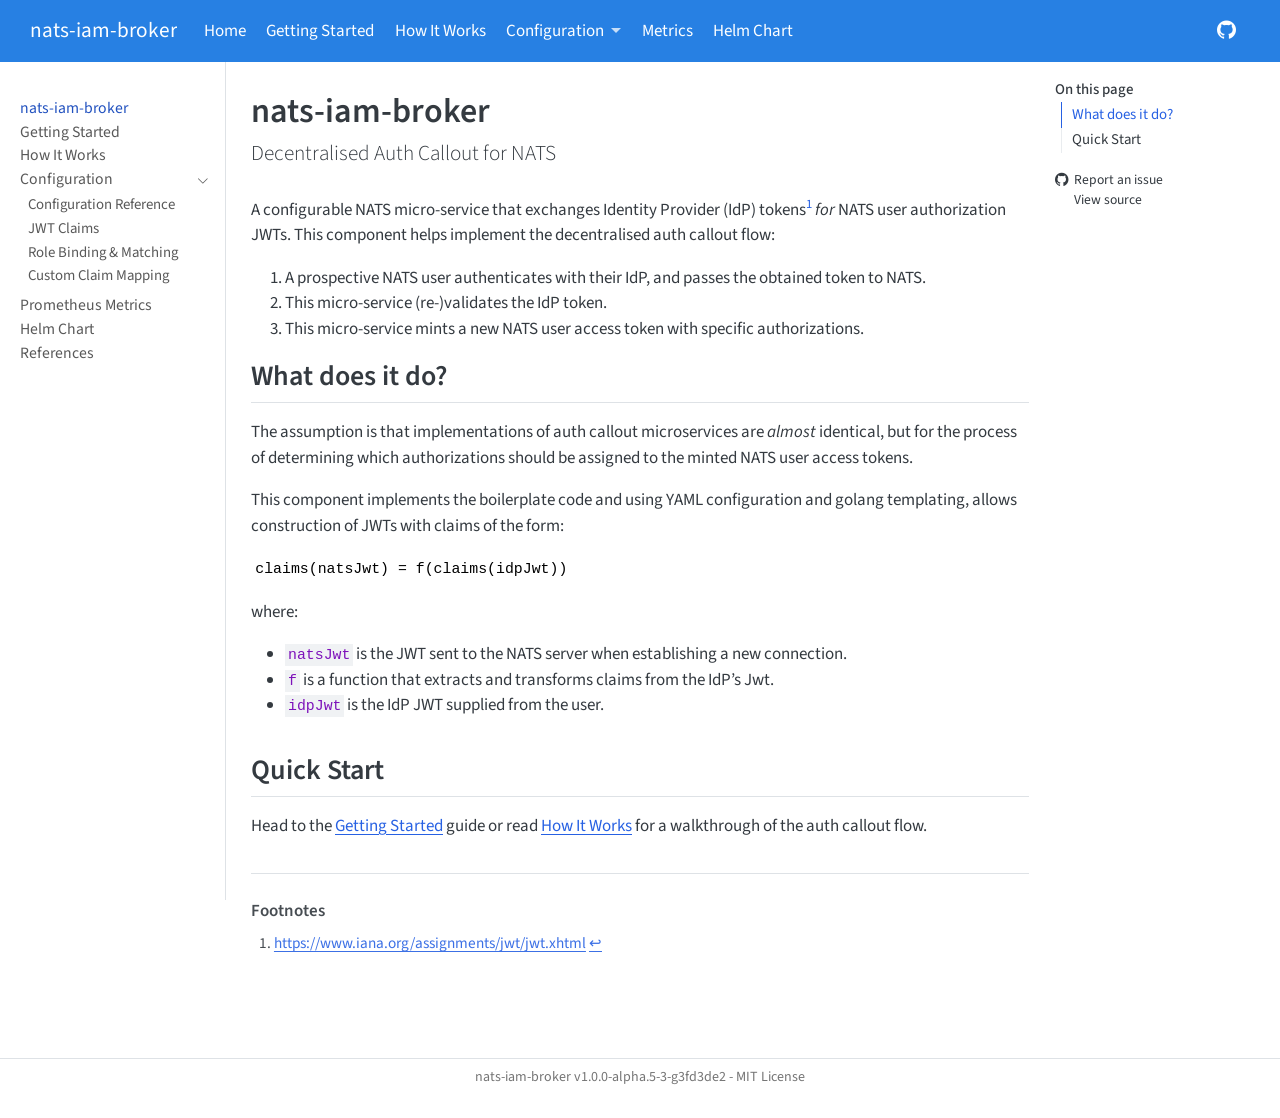
==== index.html @ 00e57e37 "Built site for gh-pages" ====
<!DOCTYPE html>
<html xmlns="http://www.w3.org/1999/xhtml" lang="en" xml:lang="en"><head>

<meta charset="utf-8">
<meta name="generator" content="quarto-1.8.27">

<meta name="viewport" content="width=device-width, initial-scale=1.0, user-scalable=yes">


<title>nats-iam-broker</title>
<style>
code{white-space: pre-wrap;}
span.smallcaps{font-variant: small-caps;}
div.columns{display: flex; gap: min(4vw, 1.5em);}
div.column{flex: auto; overflow-x: auto;}
div.hanging-indent{margin-left: 1.5em; text-indent: -1.5em;}
ul.task-list{list-style: none;}
ul.task-list li input[type="checkbox"] {
  width: 0.8em;
  margin: 0 0.8em 0.2em -1em; /* quarto-specific, see https://github.com/quarto-dev/quarto-cli/issues/4556 */ 
  vertical-align: middle;
}
</style>


<script src="site_libs/quarto-nav/quarto-nav.js"></script>
<script src="site_libs/quarto-nav/headroom.min.js"></script>
<script src="site_libs/clipboard/clipboard.min.js"></script>
<script src="site_libs/quarto-search/autocomplete.umd.js"></script>
<script src="site_libs/quarto-search/fuse.min.js"></script>
<script src="site_libs/quarto-search/quarto-search.js"></script>
<meta name="quarto:offset" content="./">
<script src="site_libs/quarto-html/quarto.js" type="module"></script>
<script src="site_libs/quarto-html/tabsets/tabsets.js" type="module"></script>
<script src="site_libs/quarto-html/axe/axe-check.js" type="module"></script>
<script src="site_libs/quarto-html/popper.min.js"></script>
<script src="site_libs/quarto-html/tippy.umd.min.js"></script>
<script src="site_libs/quarto-html/anchor.min.js"></script>
<link href="site_libs/quarto-html/tippy.css" rel="stylesheet">
<link href="site_libs/quarto-html/quarto-syntax-highlighting-ed96de9b727972fe78a7b5d16c58bf87.css" rel="stylesheet" id="quarto-text-highlighting-styles">
<script src="site_libs/bootstrap/bootstrap.min.js"></script>
<link href="site_libs/bootstrap/bootstrap-icons.css" rel="stylesheet">
<link href="site_libs/bootstrap/bootstrap-3ddb717d022fdf72ec60abd82aabce17.min.css" rel="stylesheet" append-hash="true" id="quarto-bootstrap" data-mode="light">
<script id="quarto-search-options" type="application/json">{
  "location": "navbar",
  "copy-button": false,
  "collapse-after": 3,
  "panel-placement": "end",
  "type": "overlay",
  "limit": 50,
  "keyboard-shortcut": [
    "f",
    "/",
    "s"
  ],
  "show-item-context": false,
  "language": {
    "search-no-results-text": "No results",
    "search-matching-documents-text": "matching documents",
    "search-copy-link-title": "Copy link to search",
    "search-hide-matches-text": "Hide additional matches",
    "search-more-match-text": "more match in this document",
    "search-more-matches-text": "more matches in this document",
    "search-clear-button-title": "Clear",
    "search-text-placeholder": "",
    "search-detached-cancel-button-title": "Cancel",
    "search-submit-button-title": "Submit",
    "search-label": "Search"
  }
}</script>


</head>

<body class="nav-sidebar docked nav-fixed quarto-light">

<div id="quarto-search-results"></div>
  <header id="quarto-header" class="headroom fixed-top">
    <nav class="navbar navbar-expand-lg " data-bs-theme="dark">
      <div class="navbar-container container-fluid">
      <div class="navbar-brand-container mx-auto">
    <a class="navbar-brand" href="./index.html">
    <span class="navbar-title">nats-iam-broker</span>
    </a>
  </div>
            <div id="quarto-search" class="" title="Search"></div>
          <button class="navbar-toggler" type="button" data-bs-toggle="collapse" data-bs-target="#navbarCollapse" aria-controls="navbarCollapse" role="menu" aria-expanded="false" aria-label="Toggle navigation" onclick="if (window.quartoToggleHeadroom) { window.quartoToggleHeadroom(); }">
  <span class="navbar-toggler-icon"></span>
</button>
          <div class="collapse navbar-collapse" id="navbarCollapse">
            <ul class="navbar-nav navbar-nav-scroll me-auto">
  <li class="nav-item">
    <a class="nav-link active" href="./index.html" aria-current="page"> 
<span class="menu-text">Home</span></a>
  </li>  
  <li class="nav-item">
    <a class="nav-link" href="./getting-started.html"> 
<span class="menu-text">Getting Started</span></a>
  </li>  
  <li class="nav-item">
    <a class="nav-link" href="./examples.html"> 
<span class="menu-text">How It Works</span></a>
  </li>  
  <li class="nav-item dropdown ">
    <a class="nav-link dropdown-toggle" href="#" id="nav-menu-configuration" role="link" data-bs-toggle="dropdown" aria-expanded="false">
 <span class="menu-text">Configuration</span>
    </a>
    <ul class="dropdown-menu" aria-labelledby="nav-menu-configuration">    
        <li>
    <a class="dropdown-item" href="./configuration.html">
 <span class="dropdown-text">Reference</span></a>
  </li>  
        <li>
    <a class="dropdown-item" href="./claims.html">
 <span class="dropdown-text">JWT Claims</span></a>
  </li>  
        <li>
    <a class="dropdown-item" href="./role-binding.html">
 <span class="dropdown-text">Role Binding &amp; Matching</span></a>
  </li>  
        <li>
    <a class="dropdown-item" href="./custom-claims.html">
 <span class="dropdown-text">Custom Claim Mapping</span></a>
  </li>  
    </ul>
  </li>
  <li class="nav-item">
    <a class="nav-link" href="./metrics.html"> 
<span class="menu-text">Metrics</span></a>
  </li>  
  <li class="nav-item">
    <a class="nav-link" href="./helm.html"> 
<span class="menu-text">Helm Chart</span></a>
  </li>  
</ul>
            <ul class="navbar-nav navbar-nav-scroll ms-auto">
  <li class="nav-item compact">
    <a class="nav-link" href="https://github.com/jr200/nats-iam-broker"> <i class="bi bi-github" role="img">
</i> 
<span class="menu-text"></span></a>
  </li>  
</ul>
          </div> <!-- /navcollapse -->
            <div class="quarto-navbar-tools">
</div>
      </div> <!-- /container-fluid -->
    </nav>
  <nav class="quarto-secondary-nav">
    <div class="container-fluid d-flex">
      <button type="button" class="quarto-btn-toggle btn" data-bs-toggle="collapse" role="button" data-bs-target=".quarto-sidebar-collapse-item" aria-controls="quarto-sidebar" aria-expanded="false" aria-label="Toggle sidebar navigation" onclick="if (window.quartoToggleHeadroom) { window.quartoToggleHeadroom(); }">
        <i class="bi bi-layout-text-sidebar-reverse"></i>
      </button>
        <nav class="quarto-page-breadcrumbs" aria-label="breadcrumb"><ol class="breadcrumb"><li class="breadcrumb-item"><a href="./index.html">nats-iam-broker</a></li></ol></nav>
        <a class="flex-grow-1" role="navigation" data-bs-toggle="collapse" data-bs-target=".quarto-sidebar-collapse-item" aria-controls="quarto-sidebar" aria-expanded="false" aria-label="Toggle sidebar navigation" onclick="if (window.quartoToggleHeadroom) { window.quartoToggleHeadroom(); }">      
        </a>
    </div>
  </nav>
</header>
<!-- content -->
<div id="quarto-content" class="quarto-container page-columns page-rows-contents page-layout-article page-navbar">
<!-- sidebar -->
  <nav id="quarto-sidebar" class="sidebar collapse collapse-horizontal quarto-sidebar-collapse-item sidebar-navigation docked overflow-auto">
    <div class="sidebar-menu-container"> 
    <ul class="list-unstyled mt-1">
        <li class="sidebar-item">
  <div class="sidebar-item-container"> 
  <a href="./index.html" class="sidebar-item-text sidebar-link active">
 <span class="menu-text">nats-iam-broker</span></a>
  </div>
</li>
        <li class="sidebar-item">
  <div class="sidebar-item-container"> 
  <a href="./getting-started.html" class="sidebar-item-text sidebar-link">
 <span class="menu-text">Getting Started</span></a>
  </div>
</li>
        <li class="sidebar-item">
  <div class="sidebar-item-container"> 
  <a href="./examples.html" class="sidebar-item-text sidebar-link">
 <span class="menu-text">How It Works</span></a>
  </div>
</li>
        <li class="sidebar-item sidebar-item-section">
      <div class="sidebar-item-container"> 
            <a class="sidebar-item-text sidebar-link text-start" data-bs-toggle="collapse" data-bs-target="#quarto-sidebar-section-1" role="navigation" aria-expanded="true">
 <span class="menu-text">Configuration</span></a>
          <a class="sidebar-item-toggle text-start" data-bs-toggle="collapse" data-bs-target="#quarto-sidebar-section-1" role="navigation" aria-expanded="true" aria-label="Toggle section">
            <i class="bi bi-chevron-right ms-2"></i>
          </a> 
      </div>
      <ul id="quarto-sidebar-section-1" class="collapse list-unstyled sidebar-section depth1 show">  
          <li class="sidebar-item">
  <div class="sidebar-item-container"> 
  <a href="./configuration.html" class="sidebar-item-text sidebar-link">
 <span class="menu-text">Configuration Reference</span></a>
  </div>
</li>
          <li class="sidebar-item">
  <div class="sidebar-item-container"> 
  <a href="./claims.html" class="sidebar-item-text sidebar-link">
 <span class="menu-text">JWT Claims</span></a>
  </div>
</li>
          <li class="sidebar-item">
  <div class="sidebar-item-container"> 
  <a href="./role-binding.html" class="sidebar-item-text sidebar-link">
 <span class="menu-text">Role Binding &amp; Matching</span></a>
  </div>
</li>
          <li class="sidebar-item">
  <div class="sidebar-item-container"> 
  <a href="./custom-claims.html" class="sidebar-item-text sidebar-link">
 <span class="menu-text">Custom Claim Mapping</span></a>
  </div>
</li>
      </ul>
  </li>
        <li class="sidebar-item">
  <div class="sidebar-item-container"> 
  <a href="./metrics.html" class="sidebar-item-text sidebar-link">
 <span class="menu-text">Prometheus Metrics</span></a>
  </div>
</li>
        <li class="sidebar-item">
  <div class="sidebar-item-container"> 
  <a href="./helm.html" class="sidebar-item-text sidebar-link">
 <span class="menu-text">Helm Chart</span></a>
  </div>
</li>
        <li class="sidebar-item">
  <div class="sidebar-item-container"> 
  <a href="./references.html" class="sidebar-item-text sidebar-link">
 <span class="menu-text">References</span></a>
  </div>
</li>
    </ul>
    </div>
</nav>
<div id="quarto-sidebar-glass" class="quarto-sidebar-collapse-item" data-bs-toggle="collapse" data-bs-target=".quarto-sidebar-collapse-item"></div>
<!-- margin-sidebar -->
    <div id="quarto-margin-sidebar" class="sidebar margin-sidebar">
        <nav id="TOC" role="doc-toc" class="toc-active">
    <h2 id="toc-title">On this page</h2>
   
  <ul>
  <li><a href="#what-does-it-do" id="toc-what-does-it-do" class="nav-link active" data-scroll-target="#what-does-it-do">What does it do?</a></li>
  <li><a href="#quick-start" id="toc-quick-start" class="nav-link" data-scroll-target="#quick-start">Quick Start</a></li>
  </ul>
<div class="toc-actions"><ul><li><a href="https://github.com/jr200/nats-iam-broker/issues/new" class="toc-action"><i class="bi bi-github"></i>Report an issue</a></li><li><a href="https://github.com/jr200/nats-iam-broker/blob/main/index.qmd" class="toc-action"><i class="bi empty"></i>View source</a></li></ul></div></nav>
    </div>
<!-- main -->
<main class="content" id="quarto-document-content">

<header id="title-block-header" class="quarto-title-block default">
<div class="quarto-title">
<h1 class="title">nats-iam-broker</h1>
<p class="subtitle lead">Decentralised Auth Callout for NATS</p>
</div>



<div class="quarto-title-meta">

    
  
    
  </div>
  


</header>


<p>A configurable NATS micro-service that exchanges Identity Provider (IdP) tokens<a href="#fn1" class="footnote-ref" id="fnref1" role="doc-noteref"><sup>1</sup></a> <em>for</em> NATS user authorization JWTs. This component helps implement the decentralised auth callout flow:</p>
<ol type="1">
<li>A prospective NATS user authenticates with their IdP, and passes the obtained token to NATS.</li>
<li>This micro-service (re-)validates the IdP token.</li>
<li>This micro-service mints a new NATS user access token with specific authorizations.</li>
</ol>
<section id="what-does-it-do" class="level2">
<h2 class="anchored" data-anchor-id="what-does-it-do">What does it do?</h2>
<p>The assumption is that implementations of auth callout microservices are <em>almost</em> identical, but for the process of determining which authorizations should be assigned to the minted NATS user access tokens.</p>
<p>This component implements the boilerplate code and using YAML configuration and golang templating, allows construction of JWTs with claims of the form:</p>
<pre><code>claims(natsJwt) = f(claims(idpJwt))</code></pre>
<p>where:</p>
<ul>
<li><code>natsJwt</code> is the JWT sent to the NATS server when establishing a new connection.</li>
<li><code>f</code> is a function that extracts and transforms claims from the IdP’s Jwt.</li>
<li><code>idpJwt</code> is the IdP JWT supplied from the user.</li>
</ul>
</section>
<section id="quick-start" class="level2">
<h2 class="anchored" data-anchor-id="quick-start">Quick Start</h2>
<p>Head to the <a href="./getting-started.html">Getting Started</a> guide or read <a href="./examples.html">How It Works</a> for a walkthrough of the auth callout flow.</p>


</section>


<div id="quarto-appendix" class="default"><section id="footnotes" class="footnotes footnotes-end-of-document" role="doc-endnotes"><h2 class="anchored quarto-appendix-heading">Footnotes</h2>

<ol>
<li id="fn1"><p><a href="https://www.iana.org/assignments/jwt/jwt.xhtml" class="uri">https://www.iana.org/assignments/jwt/jwt.xhtml</a><a href="#fnref1" class="footnote-back" role="doc-backlink">↩︎</a></p></li>
</ol>
</section></div></main> <!-- /main -->
<script id="quarto-html-after-body" type="application/javascript">
  window.document.addEventListener("DOMContentLoaded", function (event) {
    const icon = "";
    const anchorJS = new window.AnchorJS();
    anchorJS.options = {
      placement: 'right',
      icon: icon
    };
    anchorJS.add('.anchored');
    const isCodeAnnotation = (el) => {
      for (const clz of el.classList) {
        if (clz.startsWith('code-annotation-')) {                     
          return true;
        }
      }
      return false;
    }
    const onCopySuccess = function(e) {
      // button target
      const button = e.trigger;
      // don't keep focus
      button.blur();
      // flash "checked"
      button.classList.add('code-copy-button-checked');
      var currentTitle = button.getAttribute("title");
      button.setAttribute("title", "Copied!");
      let tooltip;
      if (window.bootstrap) {
        button.setAttribute("data-bs-toggle", "tooltip");
        button.setAttribute("data-bs-placement", "left");
        button.setAttribute("data-bs-title", "Copied!");
        tooltip = new bootstrap.Tooltip(button, 
          { trigger: "manual", 
            customClass: "code-copy-button-tooltip",
            offset: [0, -8]});
        tooltip.show();    
      }
      setTimeout(function() {
        if (tooltip) {
          tooltip.hide();
          button.removeAttribute("data-bs-title");
          button.removeAttribute("data-bs-toggle");
          button.removeAttribute("data-bs-placement");
        }
        button.setAttribute("title", currentTitle);
        button.classList.remove('code-copy-button-checked');
      }, 1000);
      // clear code selection
      e.clearSelection();
    }
    const getTextToCopy = function(trigger) {
      const outerScaffold = trigger.parentElement.cloneNode(true);
      const codeEl = outerScaffold.querySelector('code');
      for (const childEl of codeEl.children) {
        if (isCodeAnnotation(childEl)) {
          childEl.remove();
        }
      }
      return codeEl.innerText;
    }
    const clipboard = new window.ClipboardJS('.code-copy-button:not([data-in-quarto-modal])', {
      text: getTextToCopy
    });
    clipboard.on('success', onCopySuccess);
    if (window.document.getElementById('quarto-embedded-source-code-modal')) {
      const clipboardModal = new window.ClipboardJS('.code-copy-button[data-in-quarto-modal]', {
        text: getTextToCopy,
        container: window.document.getElementById('quarto-embedded-source-code-modal')
      });
      clipboardModal.on('success', onCopySuccess);
    }
      var localhostRegex = new RegExp(/^(?:http|https):\/\/localhost\:?[0-9]*\//);
      var mailtoRegex = new RegExp(/^mailto:/);
        var filterRegex = new RegExp("https:\/\/jr200\.github\.io\/nats-iam-broker\/");
      var isInternal = (href) => {
          return filterRegex.test(href) || localhostRegex.test(href) || mailtoRegex.test(href);
      }
      // Inspect non-navigation links and adorn them if external
     var links = window.document.querySelectorAll('a[href]:not(.nav-link):not(.navbar-brand):not(.toc-action):not(.sidebar-link):not(.sidebar-item-toggle):not(.pagination-link):not(.no-external):not([aria-hidden]):not(.dropdown-item):not(.quarto-navigation-tool):not(.about-link)');
      for (var i=0; i<links.length; i++) {
        const link = links[i];
        if (!isInternal(link.href)) {
          // undo the damage that might have been done by quarto-nav.js in the case of
          // links that we want to consider external
          if (link.dataset.originalHref !== undefined) {
            link.href = link.dataset.originalHref;
          }
        }
      }
    function tippyHover(el, contentFn, onTriggerFn, onUntriggerFn) {
      const config = {
        allowHTML: true,
        maxWidth: 500,
        delay: 100,
        arrow: false,
        appendTo: function(el) {
            return el.parentElement;
        },
        interactive: true,
        interactiveBorder: 10,
        theme: 'quarto',
        placement: 'bottom-start',
      };
      if (contentFn) {
        config.content = contentFn;
      }
      if (onTriggerFn) {
        config.onTrigger = onTriggerFn;
      }
      if (onUntriggerFn) {
        config.onUntrigger = onUntriggerFn;
      }
      window.tippy(el, config); 
    }
    const noterefs = window.document.querySelectorAll('a[role="doc-noteref"]');
    for (var i=0; i<noterefs.length; i++) {
      const ref = noterefs[i];
      tippyHover(ref, function() {
        // use id or data attribute instead here
        let href = ref.getAttribute('data-footnote-href') || ref.getAttribute('href');
        try { href = new URL(href).hash; } catch {}
        const id = href.replace(/^#\/?/, "");
        const note = window.document.getElementById(id);
        if (note) {
          return note.innerHTML;
        } else {
          return "";
        }
      });
    }
    const xrefs = window.document.querySelectorAll('a.quarto-xref');
    const processXRef = (id, note) => {
      // Strip column container classes
      const stripColumnClz = (el) => {
        el.classList.remove("page-full", "page-columns");
        if (el.children) {
          for (const child of el.children) {
            stripColumnClz(child);
          }
        }
      }
      stripColumnClz(note)
      if (id === null || id.startsWith('sec-')) {
        // Special case sections, only their first couple elements
        const container = document.createElement("div");
        if (note.children && note.children.length > 2) {
          container.appendChild(note.children[0].cloneNode(true));
          for (let i = 1; i < note.children.length; i++) {
            const child = note.children[i];
            if (child.tagName === "P" && child.innerText === "") {
              continue;
            } else {
              container.appendChild(child.cloneNode(true));
              break;
            }
          }
          if (window.Quarto?.typesetMath) {
            window.Quarto.typesetMath(container);
          }
          return container.innerHTML
        } else {
          if (window.Quarto?.typesetMath) {
            window.Quarto.typesetMath(note);
          }
          return note.innerHTML;
        }
      } else {
        // Remove any anchor links if they are present
        const anchorLink = note.querySelector('a.anchorjs-link');
        if (anchorLink) {
          anchorLink.remove();
        }
        if (window.Quarto?.typesetMath) {
          window.Quarto.typesetMath(note);
        }
        if (note.classList.contains("callout")) {
          return note.outerHTML;
        } else {
          return note.innerHTML;
        }
      }
    }
    for (var i=0; i<xrefs.length; i++) {
      const xref = xrefs[i];
      tippyHover(xref, undefined, function(instance) {
        instance.disable();
        let url = xref.getAttribute('href');
        let hash = undefined; 
        if (url.startsWith('#')) {
          hash = url;
        } else {
          try { hash = new URL(url).hash; } catch {}
        }
        if (hash) {
          const id = hash.replace(/^#\/?/, "");
          const note = window.document.getElementById(id);
          if (note !== null) {
            try {
              const html = processXRef(id, note.cloneNode(true));
              instance.setContent(html);
            } finally {
              instance.enable();
              instance.show();
            }
          } else {
            // See if we can fetch this
            fetch(url.split('#')[0])
            .then(res => res.text())
            .then(html => {
              const parser = new DOMParser();
              const htmlDoc = parser.parseFromString(html, "text/html");
              const note = htmlDoc.getElementById(id);
              if (note !== null) {
                const html = processXRef(id, note);
                instance.setContent(html);
              } 
            }).finally(() => {
              instance.enable();
              instance.show();
            });
          }
        } else {
          // See if we can fetch a full url (with no hash to target)
          // This is a special case and we should probably do some content thinning / targeting
          fetch(url)
          .then(res => res.text())
          .then(html => {
            const parser = new DOMParser();
            const htmlDoc = parser.parseFromString(html, "text/html");
            const note = htmlDoc.querySelector('main.content');
            if (note !== null) {
              // This should only happen for chapter cross references
              // (since there is no id in the URL)
              // remove the first header
              if (note.children.length > 0 && note.children[0].tagName === "HEADER") {
                note.children[0].remove();
              }
              const html = processXRef(null, note);
              instance.setContent(html);
            } 
          }).finally(() => {
            instance.enable();
            instance.show();
          });
        }
      }, function(instance) {
      });
    }
        let selectedAnnoteEl;
        const selectorForAnnotation = ( cell, annotation) => {
          let cellAttr = 'data-code-cell="' + cell + '"';
          let lineAttr = 'data-code-annotation="' +  annotation + '"';
          const selector = 'span[' + cellAttr + '][' + lineAttr + ']';
          return selector;
        }
        const selectCodeLines = (annoteEl) => {
          const doc = window.document;
          const targetCell = annoteEl.getAttribute("data-target-cell");
          const targetAnnotation = annoteEl.getAttribute("data-target-annotation");
          const annoteSpan = window.document.querySelector(selectorForAnnotation(targetCell, targetAnnotation));
          const lines = annoteSpan.getAttribute("data-code-lines").split(",");
          const lineIds = lines.map((line) => {
            return targetCell + "-" + line;
          })
          let top = null;
          let height = null;
          let parent = null;
          if (lineIds.length > 0) {
              //compute the position of the single el (top and bottom and make a div)
              const el = window.document.getElementById(lineIds[0]);
              top = el.offsetTop;
              height = el.offsetHeight;
              parent = el.parentElement.parentElement;
            if (lineIds.length > 1) {
              const lastEl = window.document.getElementById(lineIds[lineIds.length - 1]);
              const bottom = lastEl.offsetTop + lastEl.offsetHeight;
              height = bottom - top;
            }
            if (top !== null && height !== null && parent !== null) {
              // cook up a div (if necessary) and position it 
              let div = window.document.getElementById("code-annotation-line-highlight");
              if (div === null) {
                div = window.document.createElement("div");
                div.setAttribute("id", "code-annotation-line-highlight");
                div.style.position = 'absolute';
                parent.appendChild(div);
              }
              div.style.top = top - 2 + "px";
              div.style.height = height + 4 + "px";
              div.style.left = 0;
              let gutterDiv = window.document.getElementById("code-annotation-line-highlight-gutter");
              if (gutterDiv === null) {
                gutterDiv = window.document.createElement("div");
                gutterDiv.setAttribute("id", "code-annotation-line-highlight-gutter");
                gutterDiv.style.position = 'absolute';
                const codeCell = window.document.getElementById(targetCell);
                const gutter = codeCell.querySelector('.code-annotation-gutter');
                gutter.appendChild(gutterDiv);
              }
              gutterDiv.style.top = top - 2 + "px";
              gutterDiv.style.height = height + 4 + "px";
            }
            selectedAnnoteEl = annoteEl;
          }
        };
        const unselectCodeLines = () => {
          const elementsIds = ["code-annotation-line-highlight", "code-annotation-line-highlight-gutter"];
          elementsIds.forEach((elId) => {
            const div = window.document.getElementById(elId);
            if (div) {
              div.remove();
            }
          });
          selectedAnnoteEl = undefined;
        };
          // Handle positioning of the toggle
      window.addEventListener(
        "resize",
        throttle(() => {
          elRect = undefined;
          if (selectedAnnoteEl) {
            selectCodeLines(selectedAnnoteEl);
          }
        }, 10)
      );
      function throttle(fn, ms) {
      let throttle = false;
      let timer;
        return (...args) => {
          if(!throttle) { // first call gets through
              fn.apply(this, args);
              throttle = true;
          } else { // all the others get throttled
              if(timer) clearTimeout(timer); // cancel #2
              timer = setTimeout(() => {
                fn.apply(this, args);
                timer = throttle = false;
              }, ms);
          }
        };
      }
        // Attach click handler to the DT
        const annoteDls = window.document.querySelectorAll('dt[data-target-cell]');
        for (const annoteDlNode of annoteDls) {
          annoteDlNode.addEventListener('click', (event) => {
            const clickedEl = event.target;
            if (clickedEl !== selectedAnnoteEl) {
              unselectCodeLines();
              const activeEl = window.document.querySelector('dt[data-target-cell].code-annotation-active');
              if (activeEl) {
                activeEl.classList.remove('code-annotation-active');
              }
              selectCodeLines(clickedEl);
              clickedEl.classList.add('code-annotation-active');
            } else {
              // Unselect the line
              unselectCodeLines();
              clickedEl.classList.remove('code-annotation-active');
            }
          });
        }
    const findCites = (el) => {
      const parentEl = el.parentElement;
      if (parentEl) {
        const cites = parentEl.dataset.cites;
        if (cites) {
          return {
            el,
            cites: cites.split(' ')
          };
        } else {
          return findCites(el.parentElement)
        }
      } else {
        return undefined;
      }
    };
    var bibliorefs = window.document.querySelectorAll('a[role="doc-biblioref"]');
    for (var i=0; i<bibliorefs.length; i++) {
      const ref = bibliorefs[i];
      const citeInfo = findCites(ref);
      if (citeInfo) {
        tippyHover(citeInfo.el, function() {
          var popup = window.document.createElement('div');
          citeInfo.cites.forEach(function(cite) {
            var citeDiv = window.document.createElement('div');
            citeDiv.classList.add('hanging-indent');
            citeDiv.classList.add('csl-entry');
            var biblioDiv = window.document.getElementById('ref-' + cite);
            if (biblioDiv) {
              citeDiv.innerHTML = biblioDiv.innerHTML;
            }
            popup.appendChild(citeDiv);
          });
          return popup.innerHTML;
        });
      }
    }
  });
  </script>
</div> <!-- /content -->
<footer class="footer">
  <div class="nav-footer">
    <div class="nav-footer-left">
      &nbsp;
    </div>   
    <div class="nav-footer-center">
<p>nats-iam-broker v1.0.0-alpha.5-3-g3fd3de2 - MIT License</p>
<div class="toc-actions d-sm-block d-md-none"><ul><li><a href="https://github.com/jr200/nats-iam-broker/issues/new" class="toc-action"><i class="bi bi-github"></i>Report an issue</a></li><li><a href="https://github.com/jr200/nats-iam-broker/blob/main/index.qmd" class="toc-action"><i class="bi empty"></i>View source</a></li></ul></div></div>
    <div class="nav-footer-right">
      &nbsp;
    </div>
  </div>
</footer>




</body></html>
---- site_libs/quarto-html/tippy.css ----
.tippy-box[data-animation=fade][data-state=hidden]{opacity:0}[data-tippy-root]{max-width:calc(100vw - 10px)}.tippy-box{position:relative;background-color:#333;color:#fff;border-radius:4px;font-size:14px;line-height:1.4;white-space:normal;outline:0;transition-property:transform,visibility,opacity}.tippy-box[data-placement^=top]>.tippy-arrow{bottom:0}.tippy-box[data-placement^=top]>.tippy-arrow:before{bottom:-7px;left:0;border-width:8px 8px 0;border-top-color:initial;transform-origin:center top}.tippy-box[data-placement^=bottom]>.tippy-arrow{top:0}.tippy-box[data-placement^=bottom]>.tippy-arrow:before{top:-7px;left:0;border-width:0 8px 8px;border-bottom-color:initial;transform-origin:center bottom}.tippy-box[data-placement^=left]>.tippy-arrow{right:0}.tippy-box[data-placement^=left]>.tippy-arrow:before{border-width:8px 0 8px 8px;border-left-color:initial;right:-7px;transform-origin:center left}.tippy-box[data-placement^=right]>.tippy-arrow{left:0}.tippy-box[data-placement^=right]>.tippy-arrow:before{left:-7px;border-width:8px 8px 8px 0;border-right-color:initial;transform-origin:center right}.tippy-box[data-inertia][data-state=visible]{transition-timing-function:cubic-bezier(.54,1.5,.38,1.11)}.tippy-arrow{width:16px;height:16px;color:#333}.tippy-arrow:before{content:"";position:absolute;border-color:transparent;border-style:solid}.tippy-content{position:relative;padding:5px 9px;z-index:1}
---- site_libs/quarto-html/quarto-syntax-highlighting-ed96de9b727972fe78a7b5d16c58bf87.css ----
/* quarto syntax highlight colors */
:root {
  --quarto-hl-ot-color: #003B4F;
  --quarto-hl-at-color: #657422;
  --quarto-hl-ss-color: #20794D;
  --quarto-hl-an-color: #5E5E5E;
  --quarto-hl-fu-color: #4758AB;
  --quarto-hl-st-color: #20794D;
  --quarto-hl-cf-color: #003B4F;
  --quarto-hl-op-color: #5E5E5E;
  --quarto-hl-er-color: #AD0000;
  --quarto-hl-bn-color: #AD0000;
  --quarto-hl-al-color: #AD0000;
  --quarto-hl-va-color: #111111;
  --quarto-hl-bu-color: inherit;
  --quarto-hl-ex-color: inherit;
  --quarto-hl-pp-color: #AD0000;
  --quarto-hl-in-color: #5E5E5E;
  --quarto-hl-vs-color: #20794D;
  --quarto-hl-wa-color: #5E5E5E;
  --quarto-hl-do-color: #5E5E5E;
  --quarto-hl-im-color: #00769E;
  --quarto-hl-ch-color: #20794D;
  --quarto-hl-dt-color: #AD0000;
  --quarto-hl-fl-color: #AD0000;
  --quarto-hl-co-color: #5E5E5E;
  --quarto-hl-cv-color: #5E5E5E;
  --quarto-hl-cn-color: #8f5902;
  --quarto-hl-sc-color: #5E5E5E;
  --quarto-hl-dv-color: #AD0000;
  --quarto-hl-kw-color: #003B4F;
}

/* other quarto variables */
:root {
  --quarto-font-monospace: SFMono-Regular, Menlo, Monaco, Consolas, "Liberation Mono", "Courier New", monospace;
}

/* syntax highlight based on Pandoc's rules */
pre > code.sourceCode > span {
  color: #003B4F;
}

code.sourceCode > span {
  color: #003B4F;
}

div.sourceCode,
div.sourceCode pre.sourceCode {
  color: #003B4F;
}

/* Normal */
code span {
  color: #003B4F;
}

/* Alert */
code span.al {
  color: #AD0000;
  font-style: inherit;
}

/* Annotation */
code span.an {
  color: #5E5E5E;
  font-style: inherit;
}

/* Attribute */
code span.at {
  color: #657422;
  font-style: inherit;
}

/* BaseN */
code span.bn {
  color: #AD0000;
  font-style: inherit;
}

/* BuiltIn */
code span.bu {
  font-style: inherit;
}

/* ControlFlow */
code span.cf {
  color: #003B4F;
  font-weight: bold;
  font-style: inherit;
}

/* Char */
code span.ch {
  color: #20794D;
  font-style: inherit;
}

/* Constant */
code span.cn {
  color: #8f5902;
  font-style: inherit;
}

/* Comment */
code span.co {
  color: #5E5E5E;
  font-style: inherit;
}

/* CommentVar */
code span.cv {
  color: #5E5E5E;
  font-style: italic;
}

/* Documentation */
code span.do {
  color: #5E5E5E;
  font-style: italic;
}

/* DataType */
code span.dt {
  color: #AD0000;
  font-style: inherit;
}

/* DecVal */
code span.dv {
  color: #AD0000;
  font-style: inherit;
}

/* Error */
code span.er {
  color: #AD0000;
  font-style: inherit;
}

/* Extension */
code span.ex {
  font-style: inherit;
}

/* Float */
code span.fl {
  color: #AD0000;
  font-style: inherit;
}

/* Function */
code span.fu {
  color: #4758AB;
  font-style: inherit;
}

/* Import */
code span.im {
  color: #00769E;
  font-style: inherit;
}

/* Information */
code span.in {
  color: #5E5E5E;
  font-style: inherit;
}

/* Keyword */
code span.kw {
  color: #003B4F;
  font-weight: bold;
  font-style: inherit;
}

/* Operator */
code span.op {
  color: #5E5E5E;
  font-style: inherit;
}

/* Other */
code span.ot {
  color: #003B4F;
  font-style: inherit;
}

/* Preprocessor */
code span.pp {
  color: #AD0000;
  font-style: inherit;
}

/* SpecialChar */
code span.sc {
  color: #5E5E5E;
  font-style: inherit;
}

/* SpecialString */
code span.ss {
  color: #20794D;
  font-style: inherit;
}

/* String */
code span.st {
  color: #20794D;
  font-style: inherit;
}

/* Variable */
code span.va {
  color: #111111;
  font-style: inherit;
}

/* VerbatimString */
code span.vs {
  color: #20794D;
  font-style: inherit;
}

/* Warning */
code span.wa {
  color: #5E5E5E;
  font-style: italic;
}

.prevent-inlining {
  content: "</";
}

/*# sourceMappingURL=0920dd6d7437995b8cdf7429764427b1.css.map */
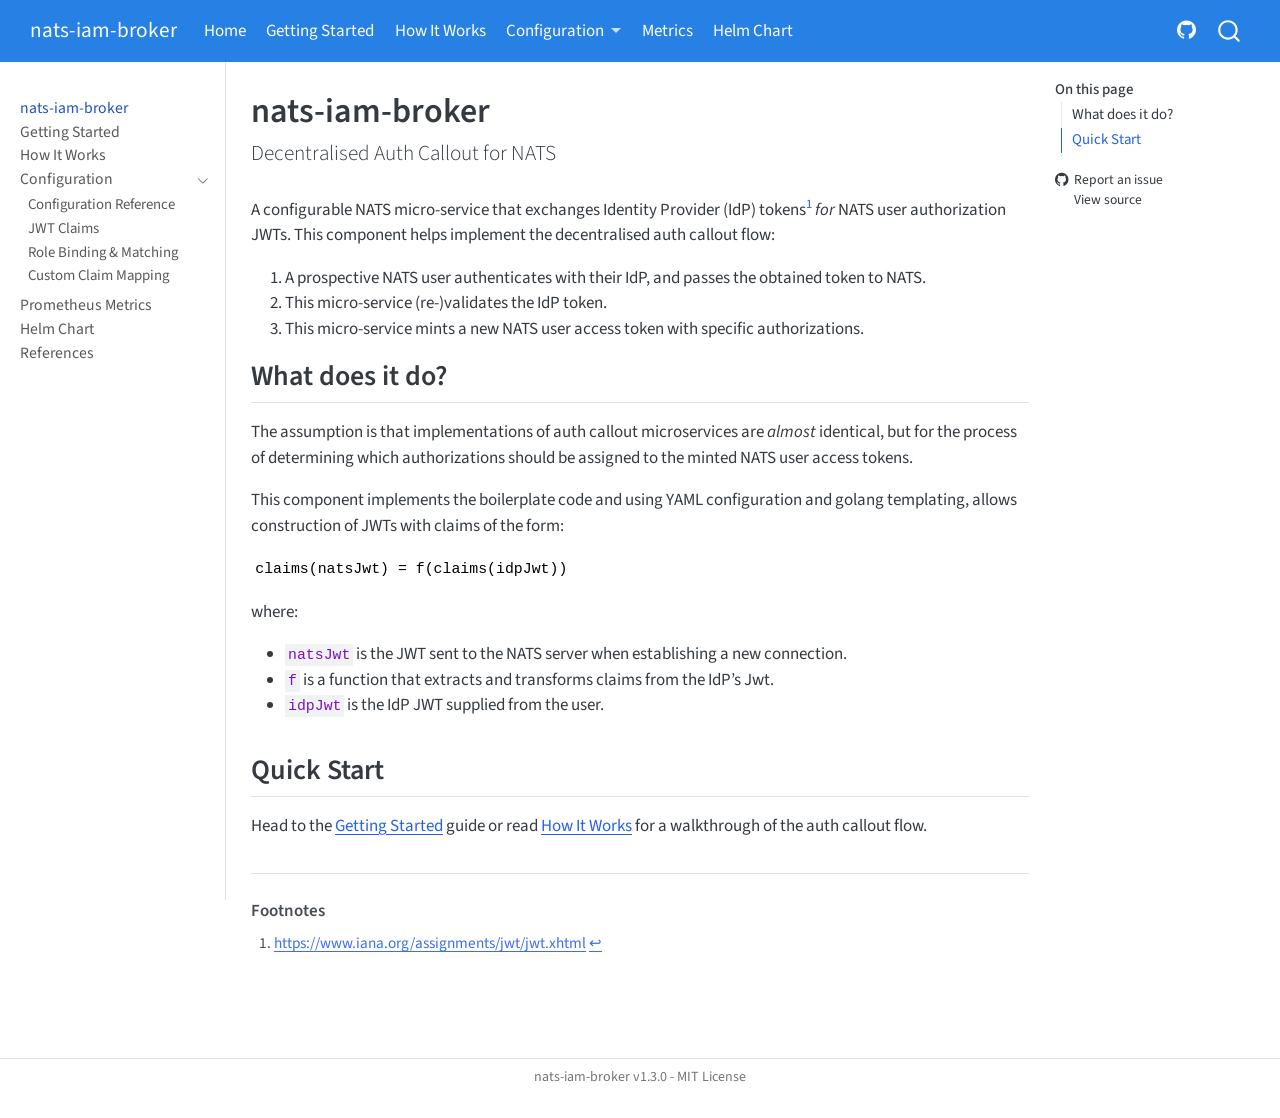
==== commit 704d876d: "Built site for gh-pages" ====
--- a/index.html
+++ b/index.html
@@ -2,13 +2,16 @@
 <html xmlns="http://www.w3.org/1999/xhtml" lang="en" xml:lang="en"><head>
 
 <meta charset="utf-8">
-<meta name="generator" content="quarto-1.8.27">
+<meta name="generator" content="quarto-1.9.37">
 
 <meta name="viewport" content="width=device-width, initial-scale=1.0, user-scalable=yes">
 
 
 <title>nats-iam-broker</title>
 <style>
+/* Default styles provided by pandoc.
+** See https://pandoc.org/MANUAL.html#variables-for-html for config info.
+*/
 code{white-space: pre-wrap;}
 span.smallcaps{font-variant: small-caps;}
 div.columns{display: flex; gap: min(4vw, 1.5em);}
@@ -32,15 +35,14 @@
 <meta name="quarto:offset" content="./">
 <script src="site_libs/quarto-html/quarto.js" type="module"></script>
 <script src="site_libs/quarto-html/tabsets/tabsets.js" type="module"></script>
-<script src="site_libs/quarto-html/axe/axe-check.js" type="module"></script>
 <script src="site_libs/quarto-html/popper.min.js"></script>
 <script src="site_libs/quarto-html/tippy.umd.min.js"></script>
 <script src="site_libs/quarto-html/anchor.min.js"></script>
 <link href="site_libs/quarto-html/tippy.css" rel="stylesheet">
-<link href="site_libs/quarto-html/quarto-syntax-highlighting-ed96de9b727972fe78a7b5d16c58bf87.css" rel="stylesheet" id="quarto-text-highlighting-styles">
+<link href="site_libs/quarto-html/quarto-syntax-highlighting-7f8f88aac4f3542376d5c11b86a4c14d.css" rel="stylesheet" id="quarto-text-highlighting-styles">
 <script src="site_libs/bootstrap/bootstrap.min.js"></script>
 <link href="site_libs/bootstrap/bootstrap-icons.css" rel="stylesheet">
-<link href="site_libs/bootstrap/bootstrap-3ddb717d022fdf72ec60abd82aabce17.min.css" rel="stylesheet" append-hash="true" id="quarto-bootstrap" data-mode="light">
+<link href="site_libs/bootstrap/bootstrap-840aac0e753819e3ab1ae3d000c40c46.min.css" rel="stylesheet" append-hash="true" id="quarto-bootstrap" data-mode="light">
 <script id="quarto-search-options" type="application/json">{
   "location": "navbar",
   "copy-button": false,
@@ -135,7 +137,7 @@
 </ul>
             <ul class="navbar-nav navbar-nav-scroll ms-auto">
   <li class="nav-item compact">
-    <a class="nav-link" href="https://github.com/jr200/nats-iam-broker"> <i class="bi bi-github" role="img">
+    <a class="nav-link" href="https://github.com/jr200-labs/nats-iam-broker"> <i class="bi bi-github" role="img">
 </i> 
 <span class="menu-text"></span></a>
   </li>  
@@ -246,7 +248,7 @@
   <li><a href="#what-does-it-do" id="toc-what-does-it-do" class="nav-link active" data-scroll-target="#what-does-it-do">What does it do?</a></li>
   <li><a href="#quick-start" id="toc-quick-start" class="nav-link" data-scroll-target="#quick-start">Quick Start</a></li>
   </ul>
-<div class="toc-actions"><ul><li><a href="https://github.com/jr200/nats-iam-broker/issues/new" class="toc-action"><i class="bi bi-github"></i>Report an issue</a></li><li><a href="https://github.com/jr200/nats-iam-broker/blob/main/index.qmd" class="toc-action"><i class="bi empty"></i>View source</a></li></ul></div></nav>
+<div class="toc-actions"><ul><li><a href="https://github.com/jr200-labs/nats-iam-broker/issues/new" class="toc-action"><i class="bi bi-github"></i>Report an issue</a></li><li><a href="https://github.com/jr200-labs/nats-iam-broker/blob/main/index.qmd" class="toc-action"><i class="bi empty"></i>View source</a></li></ul></div></nav>
     </div>
 <!-- main -->
 <main class="content" id="quarto-document-content">
@@ -376,7 +378,7 @@
     }
       var localhostRegex = new RegExp(/^(?:http|https):\/\/localhost\:?[0-9]*\//);
       var mailtoRegex = new RegExp(/^mailto:/);
-        var filterRegex = new RegExp("https:\/\/jr200\.github\.io\/nats-iam-broker\/");
+        var filterRegex = new RegExp("https:\/\/jr200-labs\.github\.io\/nats-iam-broker\/");
       var isInternal = (href) => {
           return filterRegex.test(href) || localhostRegex.test(href) || mailtoRegex.test(href);
       }
@@ -710,8 +712,8 @@
       &nbsp;
     </div>   
     <div class="nav-footer-center">
-<p>nats-iam-broker v1.0.0-alpha.5-3-g3fd3de2 - MIT License</p>
-<div class="toc-actions d-sm-block d-md-none"><ul><li><a href="https://github.com/jr200/nats-iam-broker/issues/new" class="toc-action"><i class="bi bi-github"></i>Report an issue</a></li><li><a href="https://github.com/jr200/nats-iam-broker/blob/main/index.qmd" class="toc-action"><i class="bi empty"></i>View source</a></li></ul></div></div>
+<p>nats-iam-broker v1.3.0 - MIT License</p>
+<div class="toc-actions d-sm-block d-md-none"><ul><li><a href="https://github.com/jr200-labs/nats-iam-broker/issues/new" class="toc-action"><i class="bi bi-github"></i>Report an issue</a></li><li><a href="https://github.com/jr200-labs/nats-iam-broker/blob/main/index.qmd" class="toc-action"><i class="bi empty"></i>View source</a></li></ul></div></div>
     <div class="nav-footer-right">
       &nbsp;
     </div>
--- a/site_libs/quarto-html/quarto-syntax-highlighting-7f8f88aac4f3542376d5c11b86a4c14d.css
+++ b/site_libs/quarto-html/quarto-syntax-highlighting-7f8f88aac4f3542376d5c11b86a4c14d.css
@@ -0,0 +1,236 @@
+/* quarto syntax highlight colors */
+:root {
+  --quarto-hl-ot-color: #003B4F;
+  --quarto-hl-at-color: #657422;
+  --quarto-hl-ss-color: #20794D;
+  --quarto-hl-an-color: #5E5E5E;
+  --quarto-hl-fu-color: #4758AB;
+  --quarto-hl-st-color: #20794D;
+  --quarto-hl-cf-color: #003B4F;
+  --quarto-hl-op-color: #5E5E5E;
+  --quarto-hl-er-color: #AD0000;
+  --quarto-hl-bn-color: #AD0000;
+  --quarto-hl-al-color: #AD0000;
+  --quarto-hl-va-color: #111111;
+  --quarto-hl-bu-color: inherit;
+  --quarto-hl-ex-color: inherit;
+  --quarto-hl-pp-color: #AD0000;
+  --quarto-hl-in-color: #5E5E5E;
+  --quarto-hl-vs-color: #20794D;
+  --quarto-hl-wa-color: #5E5E5E;
+  --quarto-hl-do-color: #5E5E5E;
+  --quarto-hl-im-color: #00769E;
+  --quarto-hl-ch-color: #20794D;
+  --quarto-hl-dt-color: #AD0000;
+  --quarto-hl-fl-color: #AD0000;
+  --quarto-hl-co-color: #5E5E5E;
+  --quarto-hl-cv-color: #5E5E5E;
+  --quarto-hl-cn-color: #8f5902;
+  --quarto-hl-sc-color: #5E5E5E;
+  --quarto-hl-dv-color: #AD0000;
+  --quarto-hl-kw-color: #003B4F;
+}
+
+/* other quarto variables */
+:root {
+  --quarto-font-monospace: SFMono-Regular, Menlo, Monaco, Consolas, "Liberation Mono", "Courier New", monospace;
+}
+
+/* syntax highlight based on Pandoc's rules */
+pre > code.sourceCode > span {
+  color: #003B4F;
+}
+
+code.sourceCode > span {
+  color: #003B4F;
+}
+
+div.sourceCode,
+div.sourceCode pre.sourceCode {
+  color: #003B4F;
+}
+
+/* Normal */
+code span {
+  color: #003B4F;
+}
+
+/* Alert */
+code span.al {
+  color: #AD0000;
+  font-style: inherit;
+}
+
+/* Annotation */
+code span.an {
+  color: #5E5E5E;
+  font-style: inherit;
+}
+
+/* Attribute */
+code span.at {
+  color: #657422;
+  font-style: inherit;
+}
+
+/* BaseN */
+code span.bn {
+  color: #AD0000;
+  font-style: inherit;
+}
+
+/* BuiltIn */
+code span.bu {
+  font-style: inherit;
+}
+
+/* ControlFlow */
+code span.cf {
+  color: #003B4F;
+  font-weight: bold;
+  font-style: inherit;
+}
+
+/* Char */
+code span.ch {
+  color: #20794D;
+  font-style: inherit;
+}
+
+/* Constant */
+code span.cn {
+  color: #8f5902;
+  font-style: inherit;
+}
+
+/* Comment */
+code span.co {
+  color: #5E5E5E;
+  font-style: inherit;
+}
+
+/* CommentVar */
+code span.cv {
+  color: #5E5E5E;
+  font-style: italic;
+}
+
+/* Documentation */
+code span.do {
+  color: #5E5E5E;
+  font-style: italic;
+}
+
+/* DataType */
+code span.dt {
+  color: #AD0000;
+  font-style: inherit;
+}
+
+/* DecVal */
+code span.dv {
+  color: #AD0000;
+  font-style: inherit;
+}
+
+/* Error */
+code span.er {
+  color: #AD0000;
+  font-style: inherit;
+}
+
+/* Extension */
+code span.ex {
+  font-style: inherit;
+}
+
+/* Float */
+code span.fl {
+  color: #AD0000;
+  font-style: inherit;
+}
+
+/* Function */
+code span.fu {
+  color: #4758AB;
+  font-style: inherit;
+}
+
+/* Import */
+code span.im {
+  color: #00769E;
+  font-style: inherit;
+}
+
+/* Information */
+code span.in {
+  color: #5E5E5E;
+  font-style: inherit;
+}
+
+/* Keyword */
+code span.kw {
+  color: #003B4F;
+  font-weight: bold;
+  font-style: inherit;
+}
+
+/* Operator */
+code span.op {
+  color: #5E5E5E;
+  font-style: inherit;
+}
+
+/* Other */
+code span.ot {
+  color: #003B4F;
+  font-style: inherit;
+}
+
+/* Preprocessor */
+code span.pp {
+  color: #AD0000;
+  font-style: inherit;
+}
+
+/* SpecialChar */
+code span.sc {
+  color: #5E5E5E;
+  font-style: inherit;
+}
+
+/* SpecialString */
+code span.ss {
+  color: #20794D;
+  font-style: inherit;
+}
+
+/* String */
+code span.st {
+  color: #20794D;
+  font-style: inherit;
+}
+
+/* Variable */
+code span.va {
+  color: #111111;
+  font-style: inherit;
+}
+
+/* VerbatimString */
+code span.vs {
+  color: #20794D;
+  font-style: inherit;
+}
+
+/* Warning */
+code span.wa {
+  color: #5E5E5E;
+  font-style: italic;
+}
+
+.prevent-inlining {
+  content: "</";
+}
+
+/*# sourceMappingURL=789ad8cd35626ba772517505b42a116e.css.map */
